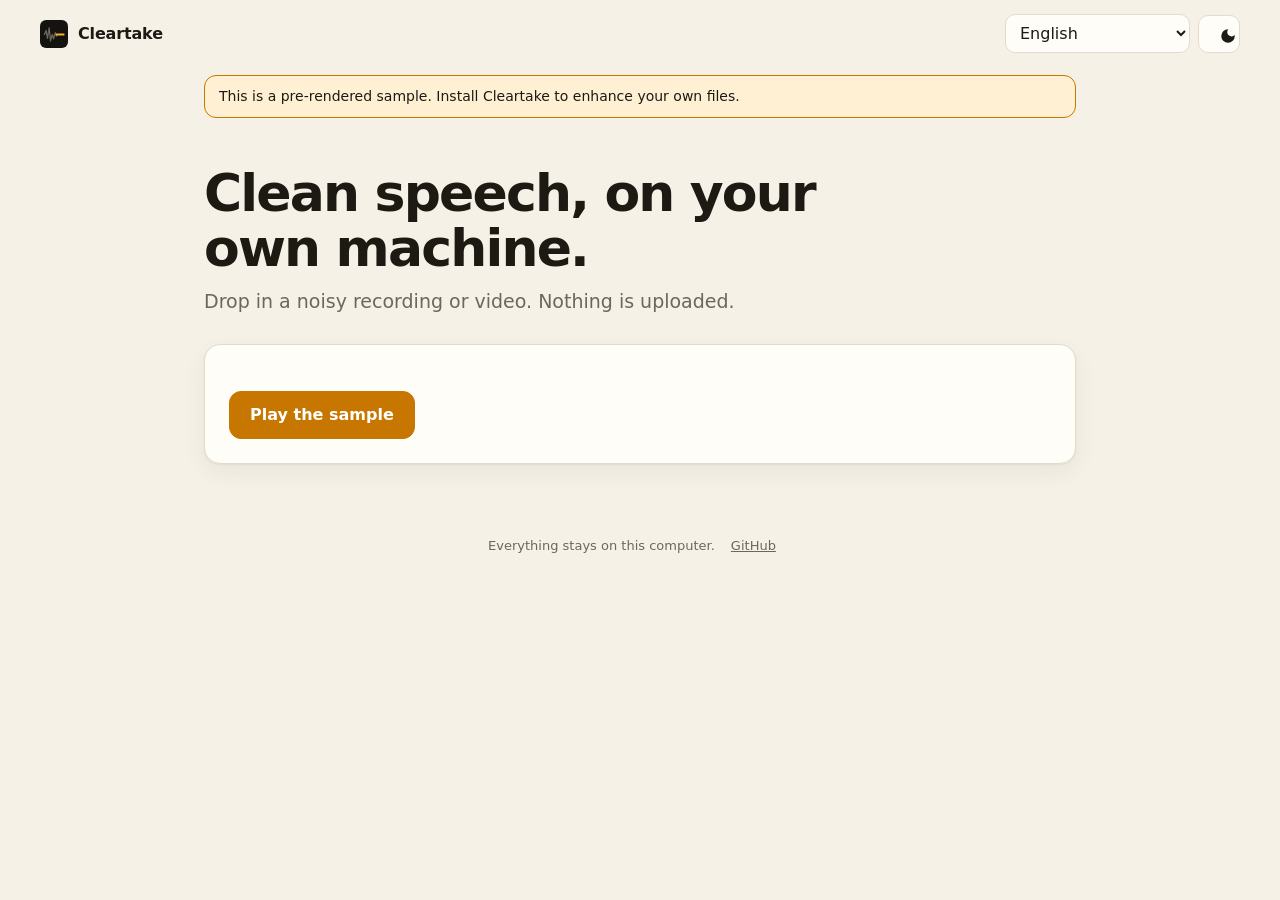
==== src/cleartake/web/index.html @ 857616d6 "Chapters are kept by ffmpeg, drop the claim" ====
<!doctype html>
<html lang="en">
<head>
  <meta charset="utf-8">
  <meta name="viewport" content="width=device-width, initial-scale=1">
  <title>Cleartake</title>
  <meta name="description" content="Clean up noisy speech recordings and videos on your own machine. Nothing is uploaded.">
  <link rel="icon" href="logo.svg" type="image/svg+xml">
  <link rel="stylesheet" href="style.css">
  <script>
    const saved = localStorage.getItem("cleartake.theme");
    if (saved) document.documentElement.dataset.theme = saved;
  </script>
</head>
<body>
  <header class="top">
    <a class="brand" href="./" aria-label="Cleartake">
      <img src="logo.svg" alt="" width="28" height="28"><span>Cleartake</span>
    </a>
    <div class="top-controls">
      <label class="visually-hidden" for="lang" data-i18n="lang.label">Language</label>
      <select id="lang" class="select-small"></select>
      <button id="theme" class="icon-btn" type="button" aria-label="Theme" data-i18n-aria="theme.toggle">
        <svg viewBox="0 0 24 24" width="18" height="18" aria-hidden="true"><path fill="currentColor" d="M12 3a9 9 0 1 0 9 9c0-.5 0-1-.1-1.4A5.5 5.5 0 0 1 12.4 3.1 9 9 0 0 0 12 3z"/></svg>
      </button>
    </div>
  </header>

  <main>
    <div id="demo-banner" class="banner" hidden><span data-i18n="demo.banner"></span></div>

    <section id="intro" class="hero">
      <h1 data-i18n="app.tagline">Clean speech, on your own machine.</h1>
      <p data-i18n="app.sub">Drop in a noisy recording or video. Nothing is uploaded.</p>
    </section>

    <section id="setup" class="card">
      <label id="drop" class="drop" tabindex="0">
        <input id="file" type="file" accept="audio/*,video/*,.mkv,.m4a,.flac,.opus" hidden>
        <svg class="drop-wave" viewBox="0 0 120 40" aria-hidden="true">
          <g class="noisy"><path d="M0 20 l4 -6 l3 14 l4 -18 l3 22 l4 -10 l3 8 l4 -14 l3 12 l4 -4 l3 6 l4 -16 l3 20 l4 -12 l3 8 l4 -6 l3 4 l4 -8 l3 12 l4 -14 l3 8 l4 -2 l3 6 l4 -10 l3 10 l4 -6 l3 4 l4 -2 l3 4"/></g>
          <path class="clean" d="M0 20 H120"/>
        </svg>
        <span class="drop-title" data-i18n="drop.title">Drop an audio or video file</span>
        <span class="drop-hint" data-i18n="drop.hint">or click to choose</span>
        <span id="file-name" class="file-name" hidden></span>
      </label>

      <div class="options">
        <fieldset class="field">
          <legend data-i18n="opt.engine">Engine</legend>
          <div class="seg" role="radiogroup">
            <label><input type="radio" name="engine" value="classic"><span data-i18n="engine.classic">Classic</span></label>
            <label><input type="radio" name="engine" value="studio" checked><span data-i18n="engine.studio">Studio</span></label>
          </div>
          <small id="engine-hint" class="hint"></small>
        </fieldset>
        <div class="field">
          <label for="strength" data-i18n="opt.strength">Strength</label>
          <div class="range-row"><input id="strength" type="range" min="0" max="100" value="100"><output id="strength-out">100%</output></div>
          <small class="hint" data-i18n="opt.strength.hint">Lower values blend some of the original back in.</small>
        </div>
        <div class="field">
          <label for="preset" data-i18n="opt.loudness">Loudness</label>
          <select id="preset">
            <option value="podcast" data-i18n="loud.podcast">Podcast, -16 LUFS</option>
            <option value="youtube" data-i18n="loud.youtube">YouTube, -14 LUFS</option>
            <option value="broadcast" data-i18n="loud.broadcast">Broadcast, -23 LUFS</option>
            <option value="none" data-i18n="loud.none">Leave as is</option>
          </select>
        </div>
        <div class="field">
          <label class="switch"><input id="check" type="checkbox" checked><span class="track"></span><span data-i18n="opt.check">Word drift check</span></label>
          <small class="hint" data-i18n="opt.check.hint">Transcribes before and after and lists any word that changed.</small>
        </div>
      </div>
      <div class="actions">
        <button id="go" class="primary" type="button" disabled data-i18n="btn.enhance">Enhance</button>
        <button id="sample" class="ghost" type="button" hidden data-i18n="demo.try">Play the sample</button>
      </div>
    </section>

    <section id="progress" class="card" hidden aria-live="polite">
      <h2 id="progress-title"></h2>
      <ol id="stages" class="stages"></ol>
      <p id="queue" class="hint"></p>
      <p id="error" class="error" role="alert" hidden></p>
      <button id="retry" class="ghost" type="button" hidden data-i18n="download.another">Enhance another file</button>
    </section>

    <section id="result" hidden>
      <div class="card compare">
        <div class="compare-head">
          <div class="ab" role="group">
            <button id="ab-a" type="button" data-mode="original"><span data-i18n="result.original">Original</span><kbd>B</kbd></button>
            <button id="ab-b" type="button" data-mode="enhanced" aria-pressed="true"><span data-i18n="result.enhanced">Enhanced</span><kbd>B</kbd></button>
            <i class="ab-thumb"></i>
          </div>
          <div class="transport">
            <button id="play" class="primary round" type="button" aria-label="Play"><svg viewBox="0 0 24 24" width="20" height="20"><path id="play-icon" fill="currentColor" d="M8 5v14l11-7z"/></svg></button>
            <span id="time" class="mono">0:00 / 0:00</span>
            <label class="switch small"><input id="loop" type="checkbox"><span class="track"></span><span data-i18n="result.loop">Loop selection</span></label>
            <button id="clear" class="ghost small" type="button" hidden data-i18n="result.clear">Clear selection</button>
          </div>
        </div>
        <div id="stage" class="stage" tabindex="0">
          <canvas id="spec-original" class="layer"></canvas>
          <canvas id="spec-enhanced" class="layer"></canvas>
          <canvas id="wave" class="wave"></canvas>
          <div id="region" class="region" hidden></div>
          <div id="playhead" class="playhead"></div>
        </div>
        <p class="hint" data-i18n="result.hint">Drag on the picture to select a part. B switches, Space plays.</p>
      </div>

      <div class="grid">
        <div class="card stat"><h3 data-i18n="stats.loudness">Loudness</h3><p id="stat-lufs" class="big mono"></p><small id="stat-lufs-sub" class="hint"></small></div>
        <div class="card stat"><h3 data-i18n="stats.peak">True peak</h3><p id="stat-peak" class="big mono"></p><small id="stat-peak-sub" class="hint"></small></div>
        <div class="card stat"><h3 data-i18n="stats.speed">Speed</h3><p id="stat-speed" class="big mono"></p><small id="stat-device" class="hint"></small></div>
      </div>

      <div class="card" id="drift">
        <div class="drift-head"><h3 data-i18n="drift.title">Word drift check</h3><span id="drift-chip" class="chip"></span></div>
        <p class="hint" id="drift-explain" data-i18n="drift.explain"></p>
        <p id="transcript" class="transcript"></p>
        <ul class="legend" id="legend" hidden>
          <li><mark class="changed"></mark><span data-i18n="drift.changed">changed</span></li>
          <li><mark class="dropped"></mark><span data-i18n="drift.dropped">dropped</span></li>
          <li><mark class="added"></mark><span data-i18n="drift.added">added</span></li>
        </ul>
      </div>

      <div class="actions">
        <a id="dl-audio" class="primary btn" href="#" download data-i18n="download.audio">Download result</a>
        <a id="dl-report" class="ghost btn" href="#" download data-i18n="download.report">Download report</a>
        <button id="again" class="ghost" type="button" data-i18n="download.another">Enhance another file</button>
      </div>
    </section>
  </main>

  <footer>
    <span data-i18n="footer.local">Everything stays on this computer.</span>
    <a href="https://github.com/Arthur031221/Cleartake">GitHub</a>
    <span id="version" class="mono"></span>
  </footer>
  <script type="module" src="app.js"></script>
</body>
</html>
---- src/cleartake/web/style.css ----
:root {
  --bg: #f6f1e7; --surface: #fffdf8; --ink: #1d1a14; --muted: #6d675b; --line: #e3dccd;
  --accent: #c77700; --accent-ink: #ffffff; --accent-soft: #fff0d3; --ok: #2f7d4f; --bad: #b3372b;
  --warn: #b27200; --shadow: 0 1px 2px rgb(40 30 10 / .06), 0 8px 24px rgb(40 30 10 / .06);
  --radius: 16px; --stage-bg: #15130f;
  --sans: ui-sans-serif, system-ui, -apple-system, "Segoe UI", Roboto, "Noto Sans", "Noto Sans CJK SC", sans-serif;
  --mono: ui-monospace, "SF Mono", "JetBrains Mono", Menlo, Consolas, monospace;
  color-scheme: light;
}
@media (prefers-color-scheme: dark) {
  :root:not([data-theme="light"]) {
    --bg: #100f0c; --surface: #1a1813; --ink: #f2ecdf; --muted: #a39c8c; --line: #2c281f;
    --accent: #ffb02e; --accent-ink: #1a1200; --accent-soft: #33260c; --ok: #6fcf97; --bad: #ff8a7a;
    --warn: #ffc15a; --shadow: 0 1px 2px rgb(0 0 0 / .4), 0 12px 32px rgb(0 0 0 / .35); color-scheme: dark;
  }
}
:root[data-theme="dark"] {
  --bg: #100f0c; --surface: #1a1813; --ink: #f2ecdf; --muted: #a39c8c; --line: #2c281f;
  --accent: #ffb02e; --accent-ink: #1a1200; --accent-soft: #33260c; --ok: #6fcf97; --bad: #ff8a7a;
  --warn: #ffc15a; --shadow: 0 1px 2px rgb(0 0 0 / .4), 0 12px 32px rgb(0 0 0 / .35); color-scheme: dark;
}
* { box-sizing: border-box; }
body { margin: 0; background: var(--bg); color: var(--ink); font: 16px/1.5 var(--sans); }
.mono { font-family: var(--mono); font-variant-numeric: tabular-nums; }
.visually-hidden { position: absolute; width: 1px; height: 1px; overflow: hidden; clip: rect(0 0 0 0); }
[hidden] { display: none !important; }

.top { display: flex; align-items: center; justify-content: space-between; padding: 14px clamp(16px, 4vw, 40px); }
.brand { display: flex; align-items: center; gap: 10px; color: inherit; text-decoration: none; font-weight: 650; letter-spacing: -.01em; }
.top-controls { display: flex; gap: 8px; align-items: center; }
.select-small, select { font: inherit; color: inherit; background: var(--surface); border: 1px solid var(--line); border-radius: 10px; padding: 8px 10px; }
.icon-btn { width: 38px; height: 38px; display: grid; place-items: center; border-radius: 10px; border: 1px solid var(--line); background: var(--surface); color: var(--ink); cursor: pointer; }

main { max-width: 920px; margin: 0 auto; padding: 8px clamp(16px, 4vw, 24px) 48px; display: grid; gap: 20px; }
.hero { padding: 28px 0 8px; }
.hero h1 { font-size: clamp(30px, 6vw, 52px); line-height: 1.05; letter-spacing: -.035em; margin: 0 0 12px; max-width: 20ch; }
.hero p { margin: 0; color: var(--muted); font-size: clamp(16px, 2.4vw, 19px); max-width: 52ch; }
.card { background: var(--surface); border: 1px solid var(--line); border-radius: var(--radius); box-shadow: var(--shadow); padding: clamp(16px, 3vw, 24px); }
.banner { background: var(--accent-soft); border: 1px solid var(--accent); color: var(--ink); border-radius: 12px; padding: 10px 14px; font-size: 14px; }
h2, h3 { margin: 0 0 8px; letter-spacing: -.01em; }
h3 { font-size: 13px; text-transform: uppercase; letter-spacing: .08em; color: var(--muted); font-weight: 600; }
.hint { color: var(--muted); font-size: 13px; display: block; margin-top: 6px; }

.drop { display: grid; justify-items: center; gap: 6px; padding: 28px 16px; border: 2px dashed var(--line); border-radius: 14px; cursor: pointer; text-align: center; transition: border-color .2s, background .2s, transform .2s; }
.drop:hover, .drop:focus-visible, .drop.over { border-color: var(--accent); background: var(--accent-soft); outline: none; }
.drop.over { transform: scale(1.01); }
.drop-wave { width: min(280px, 70%); height: 70px; overflow: visible; }
.drop-wave path { fill: none; stroke-linecap: round; stroke-linejoin: round; stroke-width: 1.6; }
.drop-wave .noisy path { stroke: var(--muted); opacity: .8; transition: opacity .5s; }
.drop-wave .clean { stroke: var(--accent); stroke-width: 2.4; stroke-dasharray: 120; stroke-dashoffset: 120; transition: stroke-dashoffset .7s ease; }
.drop:hover .clean, .drop.over .clean, .drop.has-file .clean { stroke-dashoffset: 0; }
.drop:hover .noisy path, .drop.over .noisy path, .drop.has-file .noisy path { opacity: .12; }
.drop-title { font-weight: 600; font-size: 18px; }
.drop-hint, .file-name { color: var(--muted); font-size: 14px; }
.file-name { font-family: var(--mono); color: var(--ink); background: var(--bg); padding: 2px 10px; border-radius: 99px; max-width: 100%; overflow: hidden; text-overflow: ellipsis; white-space: nowrap; }

.options { display: grid; grid-template-columns: repeat(auto-fit, minmax(220px, 1fr)); gap: 18px 24px; margin-top: 22px; }
.field { border: 0; margin: 0; padding: 0; min-width: 0; }
.field > label, .field > legend { font-weight: 600; font-size: 14px; display: block; margin-bottom: 8px; padding: 0; }
.field select { width: 100%; }
.seg { display: grid; grid-template-columns: 1fr 1fr; background: var(--bg); border: 1px solid var(--line); border-radius: 12px; padding: 3px; }
.seg label { position: relative; }
.seg input { position: absolute; opacity: 0; inset: 0; cursor: pointer; }
.seg span { display: block; text-align: center; padding: 8px 10px; border-radius: 9px; font-size: 14px; font-weight: 600; transition: background .2s, color .2s; }
.seg input:checked + span { background: var(--accent); color: var(--accent-ink); }
.seg input:focus-visible + span { outline: 2px solid var(--ink); outline-offset: 2px; }
.range-row { display: flex; align-items: center; gap: 12px; }
input[type=range] { flex: 1; accent-color: var(--accent); }
output { font-family: var(--mono); width: 4ch; text-align: right; }
.switch, .field > label.switch { display: flex; align-items: center; gap: 10px; cursor: pointer; font-weight: 600; font-size: 14px; margin-bottom: 0; }
.switch input { position: absolute; opacity: 0; }
.switch .track { width: 38px; height: 22px; border-radius: 99px; background: var(--line); position: relative; transition: background .2s; flex: none; }
.switch .track::after { content: ""; position: absolute; top: 3px; left: 3px; width: 16px; height: 16px; border-radius: 50%; background: var(--surface); box-shadow: 0 1px 2px rgb(0 0 0 / .3); transition: transform .2s; }
.switch input:checked + .track { background: var(--accent); }
.switch input:checked + .track::after { transform: translateX(16px); }
.switch input:focus-visible + .track { outline: 2px solid var(--ink); outline-offset: 2px; }
.switch.small { font-weight: 500; }

.actions { display: flex; gap: 10px; flex-wrap: wrap; margin-top: 22px; }
button, .btn { font: inherit; font-weight: 600; border-radius: 12px; padding: 11px 20px; border: 1px solid var(--line); cursor: pointer; background: var(--surface); color: var(--ink); text-decoration: none; display: inline-flex; align-items: center; gap: 8px; transition: transform .15s, opacity .2s, background .2s; }
button:hover:not(:disabled), .btn:hover { transform: translateY(-1px); }
button:active:not(:disabled) { transform: translateY(0); }
button:focus-visible, .btn:focus-visible { outline: 2px solid var(--ink); outline-offset: 2px; }
button:disabled { opacity: .45; cursor: not-allowed; }
.primary { background: var(--accent); border-color: var(--accent); color: var(--accent-ink); }
.ghost { background: transparent; }
.small { padding: 6px 12px; font-size: 13px; }
.round { width: 44px; height: 44px; padding: 0; justify-content: center; border-radius: 50%; }

.stages { list-style: none; padding: 0; margin: 14px 0; display: grid; gap: 10px; }
.stages li { display: flex; align-items: center; gap: 12px; color: var(--muted); transition: color .3s; }
.stages .dot { width: 14px; height: 14px; border-radius: 50%; border: 2px solid var(--line); flex: none; transition: all .3s; }
.stages li.active { color: var(--ink); font-weight: 600; }
.stages li.active .dot { border-color: var(--accent); background: var(--accent); box-shadow: 0 0 0 0 var(--accent); animation: pulse 1.4s infinite; }
.stages li.done { color: var(--ink); }
.stages li.done .dot { background: var(--ok); border-color: var(--ok); }
@keyframes pulse { 70% { box-shadow: 0 0 0 9px transparent; } 100% { box-shadow: 0 0 0 0 transparent; } }
.error { color: var(--bad); font-weight: 600; }

.compare-head { display: flex; flex-wrap: wrap; gap: 14px 20px; justify-content: space-between; align-items: center; margin-bottom: 14px; }
.ab { position: relative; display: inline-grid; grid-template-columns: 1fr 1fr; background: var(--bg); border: 1px solid var(--line); border-radius: 14px; padding: 4px; }
.ab button { position: relative; z-index: 1; background: none; border: 0; padding: 9px 18px; border-radius: 10px; color: var(--muted); }
.ab button[aria-pressed="true"] { color: var(--accent-ink); }
.ab kbd { display: none; }
.ab-thumb { position: absolute; top: 4px; bottom: 4px; left: 4px; width: calc(50% - 4px); background: var(--accent); border-radius: 10px; transition: transform .25s cubic-bezier(.3, .8, .3, 1); transform: translateX(100%); }
.ab[data-mode="original"] .ab-thumb { transform: none; }
.ab[data-mode="original"] #ab-a { color: var(--accent-ink); }
.transport { display: flex; align-items: center; gap: 14px; flex-wrap: wrap; }
.stage { position: relative; height: clamp(190px, 34vw, 280px); border-radius: 12px; overflow: hidden; background: var(--stage-bg); cursor: crosshair; touch-action: none; }
.stage canvas { position: absolute; inset: 0; width: 100%; height: 100%; }
.stage .layer { transition: opacity .25s; }
.wave { height: 34% !important; top: auto !important; bottom: 0; background: linear-gradient(transparent, rgb(0 0 0 / .35)); }
.region { position: absolute; top: 0; bottom: 0; background: rgb(255 176 46 / .18); border-inline: 2px solid var(--accent); }
.playhead { position: absolute; top: 0; bottom: 0; width: 2px; background: #fff; box-shadow: 0 0 8px rgb(255 255 255 / .8); left: 0; pointer-events: none; }

.grid { display: grid; grid-template-columns: repeat(auto-fit, minmax(200px, 1fr)); gap: 16px; margin: 20px 0; }
.stat .big { font-size: 28px; margin: 4px 0; letter-spacing: -.02em; }
.drift-head { display: flex; justify-content: space-between; align-items: center; gap: 12px; }
.drift-head h3 { margin: 0; }
.chip { padding: 4px 12px; border-radius: 99px; font-size: 13px; font-weight: 700; background: var(--accent-soft); color: var(--ink); }
.chip.ok { background: color-mix(in srgb, var(--ok) 18%, transparent); color: var(--ok); }
.chip.warn { background: color-mix(in srgb, var(--warn) 20%, transparent); color: var(--warn); }
.transcript { line-height: 2; font-size: 17px; margin: 12px 0 0; }
.transcript span { cursor: pointer; border-radius: 4px; padding: 1px 1px; }
.transcript span:hover { background: var(--accent-soft); }
.transcript .changed, mark.changed { background: color-mix(in srgb, var(--warn) 28%, transparent); }
.transcript .added, mark.added { background: color-mix(in srgb, var(--ok) 28%, transparent); }
.transcript .dropped, mark.dropped { background: color-mix(in srgb, var(--bad) 24%, transparent); text-decoration: line-through; }
.legend { list-style: none; display: flex; gap: 16px; padding: 0; margin: 12px 0 0; font-size: 13px; color: var(--muted); }
.legend li { display: flex; align-items: center; gap: 6px; }
.legend mark { width: 14px; height: 14px; border-radius: 4px; display: inline-block; }
footer { display: flex; gap: 16px; justify-content: center; flex-wrap: wrap; padding: 24px; color: var(--muted); font-size: 13px; }
footer a { color: inherit; }

@media (max-width: 560px) {
  .ab button { padding: 9px 12px; }
  .transport { width: 100%; }
}
@media (prefers-reduced-motion: reduce) { * { animation: none !important; transition: none !important; } }
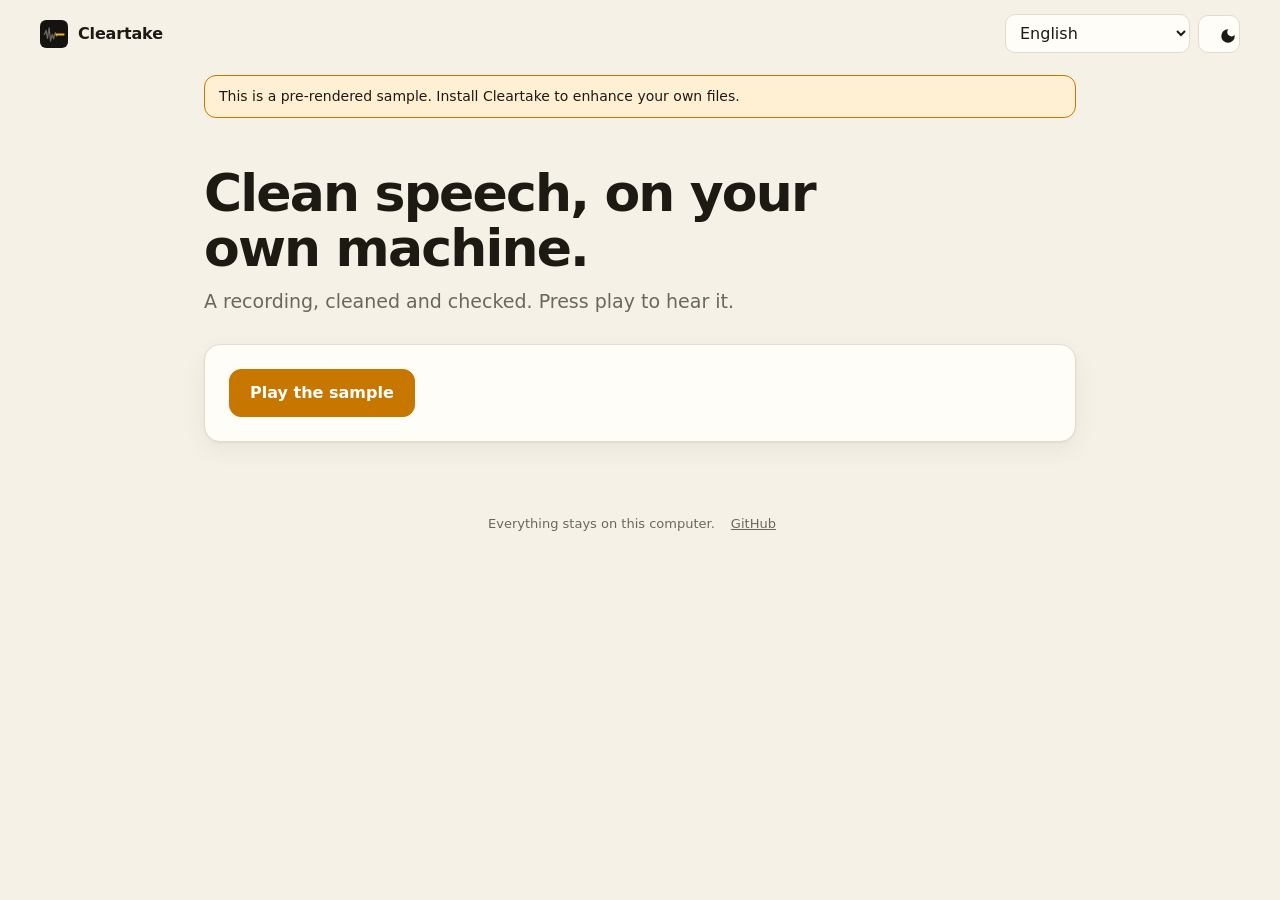
==== commit 9fdcbfd5: "Web app: spoken language menu for the word check, multilingual Whisper for other languages, demo cop" ====
--- a/src/cleartake/web/index.html
+++ b/src/cleartake/web/index.html
@@ -36,7 +36,7 @@
 
     <section id="setup" class="card">
       <label id="drop" class="drop" tabindex="0">
-        <input id="file" type="file" accept="audio/*,video/*,.mkv,.m4a,.flac,.opus" hidden>
+        <input id="file" type="file" accept="audio/*,video/*,.mkv,.m4a,.flac,.opus" multiple hidden>
         <svg class="drop-wave" viewBox="0 0 120 40" aria-hidden="true">
           <g class="noisy"><path d="M0 20 l4 -6 l3 14 l4 -18 l3 22 l4 -10 l3 8 l4 -14 l3 12 l4 -4 l3 6 l4 -16 l3 20 l4 -12 l3 8 l4 -6 l3 4 l4 -8 l3 12 l4 -14 l3 8 l4 -2 l3 6 l4 -10 l3 10 l4 -6 l3 4 l4 -2 l3 4"/></g>
           <path class="clean" d="M0 20 H120"/>
@@ -72,6 +72,30 @@
         <div class="field">
           <label class="switch"><input id="check" type="checkbox" checked><span class="track"></span><span data-i18n="opt.check">Word drift check</span></label>
           <small class="hint" data-i18n="opt.check.hint">Transcribes before and after and lists any word that changed.</small>
+          <label class="sub-label" for="check-language" data-i18n="opt.language">Spoken language</label>
+          <select id="check-language">
+            <option value="en">English</option>
+            <option value="auto" data-i18n="opt.language.auto">Detect automatically</option>
+            <option value="zh">中文</option>
+            <option value="ja">日本語</option>
+            <option value="ko">한국어</option>
+            <option value="es">Español</option>
+            <option value="fr">Français</option>
+            <option value="de">Deutsch</option>
+            <option value="pt">Português</option>
+            <option value="it">Italiano</option>
+            <option value="ru">Русский</option>
+            <option value="nl">Nederlands</option>
+            <option value="pl">Polski</option>
+            <option value="tr">Türkçe</option>
+            <option value="ar">العربية</option>
+            <option value="hi">हिन्दी</option>
+            <option value="uk">Українська</option>
+            <option value="sv">Svenska</option>
+            <option value="id">Bahasa Indonesia</option>
+            <option value="vi">Tiếng Việt</option>
+          </select>
+          <small class="hint" data-i18n="opt.language.hint"></small>
         </div>
       </div>
       <div class="actions">
@@ -80,10 +104,12 @@
       </div>
     </section>
 
-    <section id="progress" class="card" hidden aria-live="polite">
-      <h2 id="progress-title"></h2>
+    <section id="progress" class="card" hidden>
+      <h2 id="progress-title" aria-live="polite"></h2>
       <ol id="stages" class="stages"></ol>
+      <ul id="files" class="files" hidden></ul>
       <p id="queue" class="hint"></p>
+      <button id="cancel" class="ghost" type="button" hidden data-i18n="file.cancel">Cancel</button>
       <p id="error" class="error" role="alert" hidden></p>
       <button id="retry" class="ghost" type="button" hidden data-i18n="download.another">Enhance another file</button>
     </section>
@@ -97,7 +123,7 @@
             <i class="ab-thumb"></i>
           </div>
           <div class="transport">
-            <button id="play" class="primary round" type="button" aria-label="Play"><svg viewBox="0 0 24 24" width="20" height="20"><path id="play-icon" fill="currentColor" d="M8 5v14l11-7z"/></svg></button>
+            <button id="play" class="primary round" type="button" data-i18n-aria="player.play" aria-label="Play"><svg viewBox="0 0 24 24" width="20" height="20"><path id="play-icon" fill="currentColor" d="M8 5v14l11-7z"/></svg></button>
             <span id="time" class="mono">0:00 / 0:00</span>
             <label class="switch small"><input id="loop" type="checkbox"><span class="track"></span><span data-i18n="result.loop">Loop selection</span></label>
             <button id="clear" class="ghost small" type="button" hidden data-i18n="result.clear">Clear selection</button>
@@ -134,6 +160,7 @@
         <a id="dl-audio" class="primary btn" href="#" download data-i18n="download.audio">Download result</a>
         <a id="dl-report" class="ghost btn" href="#" download data-i18n="download.report">Download report</a>
         <button id="again" class="ghost" type="button" data-i18n="download.another">Enhance another file</button>
+        <button id="back" class="ghost" type="button" hidden data-i18n="batch.back">Back to the files</button>
       </div>
     </section>
   </main>
--- a/src/cleartake/web/style.css
+++ b/src/cleartake/web/style.css
@@ -31,7 +31,7 @@
 .select-small, select { font: inherit; color: inherit; background: var(--surface); border: 1px solid var(--line); border-radius: 10px; padding: 8px 10px; }
 .icon-btn { width: 38px; height: 38px; display: grid; place-items: center; border-radius: 10px; border: 1px solid var(--line); background: var(--surface); color: var(--ink); cursor: pointer; }
 
-main { max-width: 920px; margin: 0 auto; padding: 8px clamp(16px, 4vw, 24px) 48px; display: grid; gap: 20px; }
+main { max-width: 920px; margin: 0 auto; padding: 8px clamp(16px, 4vw, 24px) 48px; display: grid; grid-template-columns: minmax(0, 1fr); gap: 20px; }
 .hero { padding: 28px 0 8px; }
 .hero h1 { font-size: clamp(30px, 6vw, 52px); line-height: 1.05; letter-spacing: -.035em; margin: 0 0 12px; max-width: 20ch; }
 .hero p { margin: 0; color: var(--muted); font-size: clamp(16px, 2.4vw, 19px); max-width: 52ch; }
@@ -58,6 +58,8 @@
 .field { border: 0; margin: 0; padding: 0; min-width: 0; }
 .field > label, .field > legend { font-weight: 600; font-size: 14px; display: block; margin-bottom: 8px; padding: 0; }
 .field select { width: 100%; }
+.field select:disabled, .field select:disabled + .hint { opacity: .5; }
+.sub-label { display: block; font-weight: 600; font-size: 14px; margin: 14px 0 6px; }
 .seg { display: grid; grid-template-columns: 1fr 1fr; background: var(--bg); border: 1px solid var(--line); border-radius: 12px; padding: 3px; }
 .seg label { position: relative; }
 .seg input { position: absolute; opacity: 0; inset: 0; cursor: pointer; }
@@ -77,6 +79,7 @@
 .switch.small { font-weight: 500; }
 
 .actions { display: flex; gap: 10px; flex-wrap: wrap; margin-top: 22px; }
+[data-mode=demo] #setup .actions { margin-top: 0; }
 button, .btn { font: inherit; font-weight: 600; border-radius: 12px; padding: 11px 20px; border: 1px solid var(--line); cursor: pointer; background: var(--surface); color: var(--ink); text-decoration: none; display: inline-flex; align-items: center; gap: 8px; transition: transform .15s, opacity .2s, background .2s; }
 button:hover:not(:disabled), .btn:hover { transform: translateY(-1px); }
 button:active:not(:disabled) { transform: translateY(0); }
@@ -123,17 +126,29 @@
 .transcript { line-height: 2; font-size: 17px; margin: 12px 0 0; }
 .transcript span { cursor: pointer; border-radius: 4px; padding: 1px 1px; }
 .transcript span:hover { background: var(--accent-soft); }
+.transcript span:focus-visible { outline: 2px solid var(--ink); outline-offset: 1px; }
 .transcript .changed, mark.changed { background: color-mix(in srgb, var(--warn) 28%, transparent); }
 .transcript .added, mark.added { background: color-mix(in srgb, var(--ok) 28%, transparent); }
 .transcript .dropped, mark.dropped { background: color-mix(in srgb, var(--bad) 24%, transparent); text-decoration: line-through; }
 .legend { list-style: none; display: flex; gap: 16px; padding: 0; margin: 12px 0 0; font-size: 13px; color: var(--muted); }
 .legend li { display: flex; align-items: center; gap: 6px; }
 .legend mark { width: 14px; height: 14px; border-radius: 4px; display: inline-block; }
+.files { list-style: none; padding: 0; margin: 14px 0; display: grid; gap: 8px; min-width: 0; }
+.files li { display: grid; grid-template-columns: minmax(0, 1fr) auto auto auto; align-items: center; gap: 10px; padding: 10px 12px; border: 1px solid var(--line); border-radius: 12px; transition: border-color .3s, background .3s; }
+.files .file-label { font-family: var(--mono); font-size: 14px; overflow: hidden; text-overflow: ellipsis; white-space: nowrap; }
+.files .file-status { color: var(--muted); font-size: 13px; text-align: right; }
+.files li[data-status=done] { border-color: var(--ok); }
+.files li[data-status=done] .file-status { color: var(--ok); }
+.files li[data-status=error] .file-status { color: var(--bad); }
+.files li[data-status=cancelled] { opacity: .55; }
 footer { display: flex; gap: 16px; justify-content: center; flex-wrap: wrap; padding: 24px; color: var(--muted); font-size: 13px; }
 footer a { color: inherit; }
 
 @media (max-width: 560px) {
   .ab button { padding: 9px 12px; }
   .transport { width: 100%; }
+  .files li { display: flex; flex-wrap: wrap; min-width: 0; }
+  .files .file-label { flex: 1 1 100%; }
+  .files .file-status { flex: 1 1 auto; text-align: left; }
 }
 @media (prefers-reduced-motion: reduce) { * { animation: none !important; transition: none !important; } }
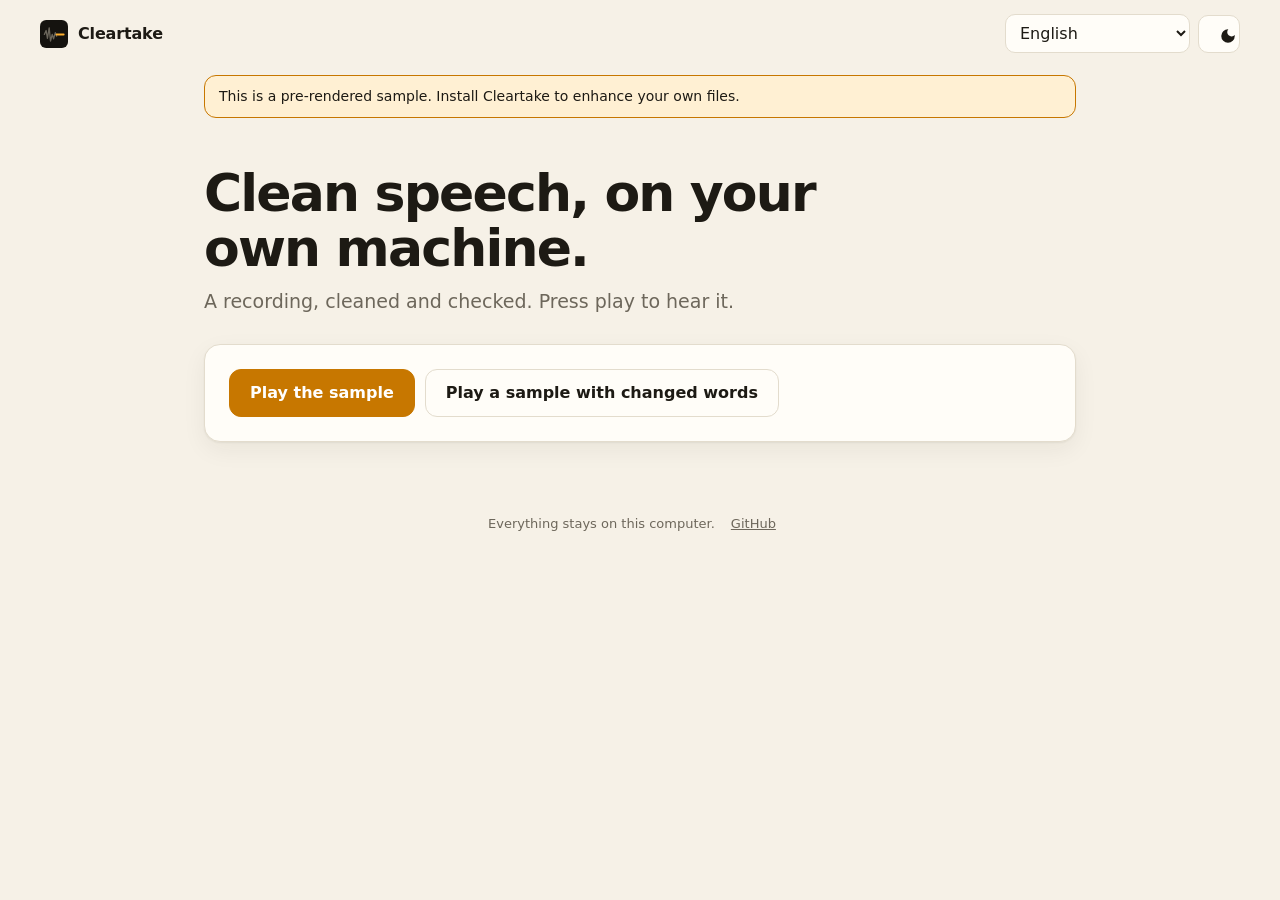
==== commit b651ddfe: "Demo: second sample where the word check fires, no 404 probe on Pages, named spectrogram, 0.2.2" ====
--- a/src/cleartake/web/index.html
+++ b/src/cleartake/web/index.html
@@ -101,6 +101,7 @@
       <div class="actions">
         <button id="go" class="primary" type="button" disabled data-i18n="btn.enhance">Enhance</button>
         <button id="sample" class="ghost" type="button" hidden data-i18n="demo.try">Play the sample</button>
+        <button id="sample-changes" class="ghost" type="button" hidden data-i18n="demo.try.changes">Play a sample with changed words</button>
       </div>
     </section>
 
@@ -129,7 +130,7 @@
             <button id="clear" class="ghost small" type="button" hidden data-i18n="result.clear">Clear selection</button>
           </div>
         </div>
-        <div id="stage" class="stage" tabindex="0">
+        <div id="stage" class="stage" tabindex="0" role="group" data-i18n-aria="result.stage">
           <canvas id="spec-original" class="layer"></canvas>
           <canvas id="spec-enhanced" class="layer"></canvas>
           <canvas id="wave" class="wave"></canvas>
